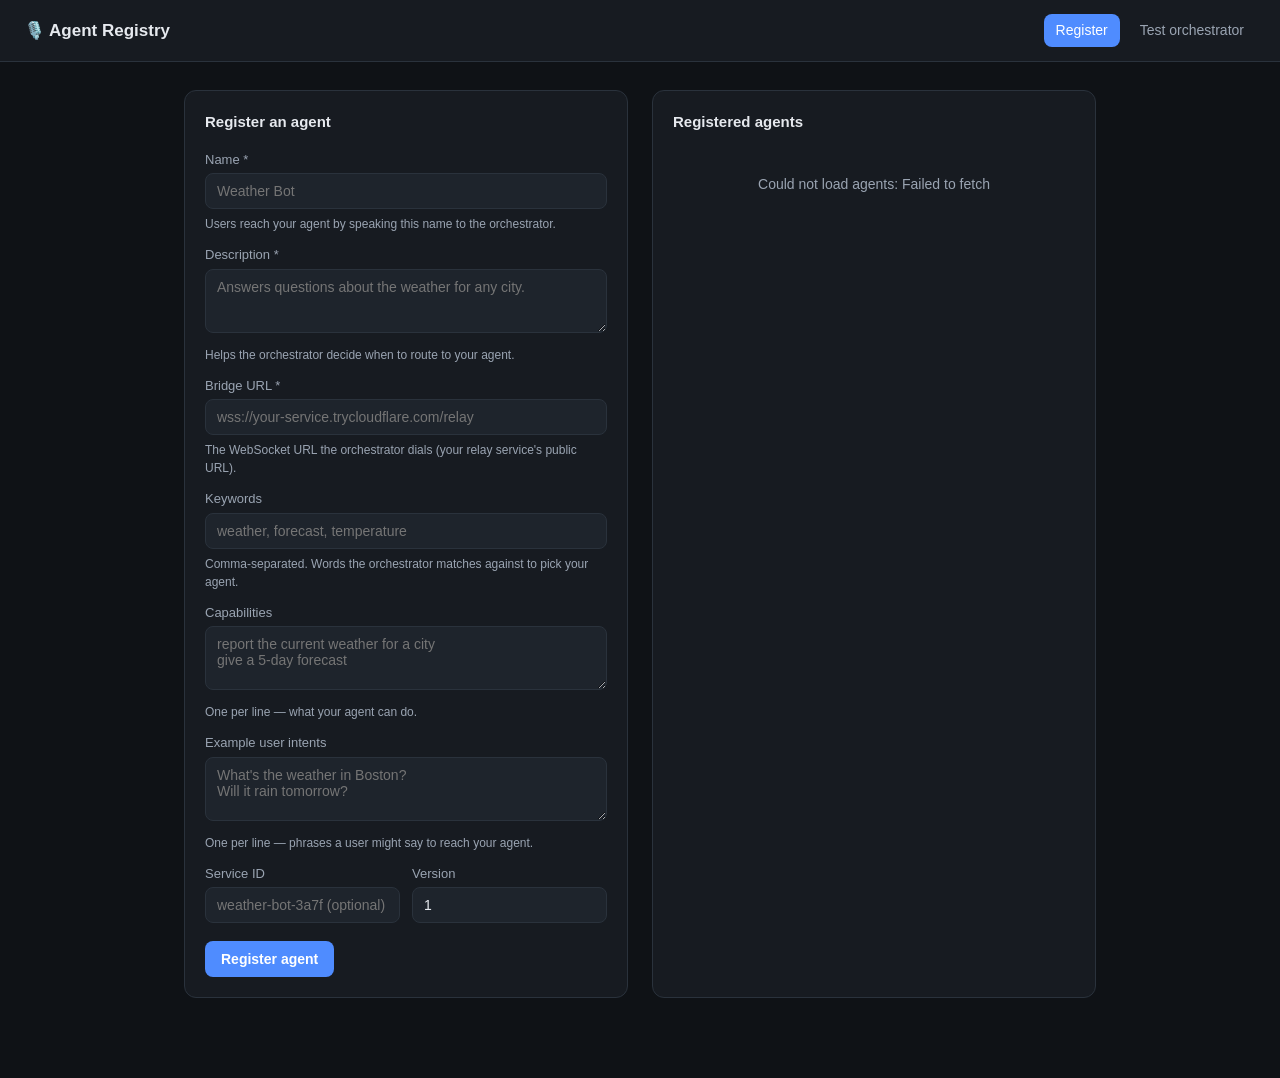
==== agent_directory/index.html @ 14f7e5c7 "Setup agent directory website" ====
<!doctype html>
<html lang="en">
<head>
  <meta charset="utf-8" />
  <meta name="viewport" content="width=device-width, initial-scale=1" />
  <title>Agent Registry</title>
  <link rel="stylesheet" href="style.css" />
</head>
<body>
  <header>
    <h1>🎙️ Agent Registry</h1>
    <nav>
      <a href="index.html" class="active">Register</a>
      <a href="test.html">Test orchestrator</a>
    </nav>
  </header>

  <main>
    <div class="grid">
      <!-- ===== Register / edit form ===== -->
      <section class="card">
        <h2 id="form-title">Register an agent</h2>
        <form id="agent-form" autocomplete="off">
          <input type="hidden" id="agent-id" />

          <label for="name">Name *</label>
          <input id="name" required placeholder="Weather Bot" />
          <div class="hint">Users reach your agent by speaking this name to the orchestrator.</div>

          <label for="description">Description *</label>
          <textarea id="description" placeholder="Answers questions about the weather for any city."></textarea>
          <div class="hint">Helps the orchestrator decide when to route to your agent.</div>

          <label for="url">Bridge URL *</label>
          <input id="url" required placeholder="wss://your-service.trycloudflare.com/relay" />
          <div class="hint">The WebSocket URL the orchestrator dials (your relay service's public URL).</div>

          <label for="keywords">Keywords</label>
          <input id="keywords" placeholder="weather, forecast, temperature" />
          <div class="hint">Comma-separated. Words the orchestrator matches against to pick your agent.</div>

          <label for="capabilities">Capabilities</label>
          <textarea id="capabilities" placeholder="report the current weather for a city&#10;give a 5-day forecast"></textarea>
          <div class="hint">One per line — what your agent can do.</div>

          <label for="user_intents">Example user intents</label>
          <textarea id="user_intents" placeholder="What's the weather in Boston?&#10;Will it rain tomorrow?"></textarea>
          <div class="hint">One per line — phrases a user might say to reach your agent.</div>

          <div class="row">
            <div>
              <label for="service_id">Service ID</label>
              <input id="service_id" placeholder="weather-bot-3a7f (optional)" />
            </div>
            <div>
              <label for="version">Version</label>
              <input id="version" value="1" />
            </div>
          </div>

          <div class="actions">
            <button type="submit" id="submit-btn">Register agent</button>
            <button type="button" class="secondary" id="reset-btn" style="display:none">Cancel edit</button>
          </div>
        </form>
      </section>

      <!-- ===== Registered agents list ===== -->
      <section class="card">
        <h2>Registered agents <span id="count" class="muted"></span></h2>
        <div id="list"><div class="empty">Loading…</div></div>
      </section>
    </div>
  </main>

  <div id="toast" class="toast"></div>

  <script>
    const $ = (id) => document.getElementById(id);
    const listEl = $("list");
    const countEl = $("count");

    // The site is deployable independently of the orchestrator, so decide
    // where the API lives: same-origin when the orchestrator itself serves us
    // (localhost dev or the Azure app), otherwise the deployed orchestrator.
    // Override anywhere with ?api=http://localhost:8000
    const ORCHESTRATOR = "https://websocket-ai-pin-fbbrhfawfkb7ecf3.westus2-01.azurewebsites.net";
    const API_BASE = (() => {
      const q = new URLSearchParams(location.search).get("api");
      if (q) return q.replace(/\/+$/, "");
      const h = location.hostname;
      if (h === "localhost" || h === "127.0.0.1") return "";
      if (ORCHESTRATOR.includes(h) && h) return "";
      return ORCHESTRATOR;
    })();

    function toast(msg, isErr) {
      const t = $("toast");
      t.textContent = msg;
      t.className = "toast show" + (isErr ? " err" : "");
      setTimeout(() => (t.className = "toast"), 2600);
    }

    function esc(s) {
      return String(s ?? "").replace(/[&<>"]/g, (c) =>
        ({ "&": "&amp;", "<": "&lt;", ">": "&gt;", '"': "&quot;" }[c]));
    }

    async function api(path, opts) {
      const res = await fetch(API_BASE + path, opts);
      let body = null;
      try { body = await res.json(); } catch (_) {}
      if (!res.ok) throw new Error((body && body.detail) || res.statusText);
      return body;
    }

    async function loadAgents() {
      try {
        const { agents } = await api("/api/agents");
        countEl.textContent = agents.length ? `(${agents.length})` : "";
        if (!agents.length) {
          listEl.innerHTML = '<div class="empty">No agents registered yet.</div>';
          return;
        }
        listEl.innerHTML = agents.map(renderAgent).join("");
      } catch (e) {
        listEl.innerHTML = `<div class="empty">Could not load agents: ${esc(e.message)}</div>`;
      }
    }

    function renderAgent(a) {
      const srcBadge = a.source === "self"
        ? '<span class="badge self">self-registered</span>'
        : '<span class="badge">web</span>';
      const inactive = a.active ? "" : '<span class="badge inactive">inactive</span>';
      return `
        <div class="agent">
          <div class="top">
            <span class="name">${esc(a.name)}</span>
            ${srcBadge}${inactive}
          </div>
          ${a.description ? `<div class="desc">${esc(a.description)}</div>` : ""}
          <div class="url">${esc(a.url)}</div>
          ${(a.keywords && a.keywords.length) ? `<div class="hint" style="margin-top:6px">🔑 ${a.keywords.map(esc).join(", ")}</div>` : ""}
          <div class="foot">
            ${a.service_id ? `<span class="hint">id: ${esc(a.service_id)} · v${esc(a.version)}</span>` : `<span class="hint">v${esc(a.version)}</span>`}
            <span class="spacer"></span>
            <button class="secondary" onclick='editAgent(${JSON.stringify(JSON.stringify(a))})'>Edit</button>
            <button class="danger" onclick="deleteAgent('${a.id}', '${esc(a.name)}')">Delete</button>
          </div>
        </div>`;
    }

    function fillForm(a) {
      $("agent-id").value = a.id || "";
      $("name").value = a.name || "";
      $("description").value = a.description || "";
      $("url").value = a.url || "";
      $("keywords").value = (a.keywords || []).join(", ");
      $("capabilities").value = (a.capabilities || []).join("\n");
      $("user_intents").value = (a.user_intents || []).join("\n");
      $("service_id").value = a.service_id || "";
      $("version").value = a.version || "1";
      const editing = !!a.id;
      $("form-title").textContent = editing ? "Edit agent" : "Register an agent";
      $("submit-btn").textContent = editing ? "Save changes" : "Register agent";
      $("reset-btn").style.display = editing ? "inline-block" : "none";
    }

    function resetForm() {
      fillForm({ version: "1" });
      window.scrollTo({ top: 0, behavior: "smooth" });
    }

    window.editAgent = (json) => { fillForm(JSON.parse(json)); window.scrollTo({ top: 0, behavior: "smooth" }); };

    window.deleteAgent = async (id, name) => {
      if (!confirm(`Delete agent "${name}"?`)) return;
      try {
        await api(`/api/agents/${id}`, { method: "DELETE" });
        toast("Agent deleted");
        loadAgents();
      } catch (e) { toast(e.message, true); }
    };

    $("reset-btn").addEventListener("click", resetForm);

    const splitLines = (s) => s.split("\n").map((x) => x.trim()).filter(Boolean);
    const splitCsv = (s) => s.split(",").map((x) => x.trim()).filter(Boolean);

    $("agent-form").addEventListener("submit", async (ev) => {
      ev.preventDefault();
      const payload = {
        name: $("name").value.trim(),
        description: $("description").value.trim(),
        url: $("url").value.trim(),
        keywords: splitCsv($("keywords").value),
        capabilities: splitLines($("capabilities").value),
        user_intents: splitLines($("user_intents").value),
        service_id: $("service_id").value.trim() || null,
        version: $("version").value.trim() || "1",
      };
      const id = $("agent-id").value;
      try {
        if (id) {
          await api(`/api/agents/${id}`, {
            method: "PUT", headers: { "Content-Type": "application/json" },
            body: JSON.stringify(payload),
          });
          toast("Agent updated");
        } else {
          await api("/api/agents", {
            method: "POST", headers: { "Content-Type": "application/json" },
            body: JSON.stringify(payload),
          });
          toast("Agent registered");
        }
        resetForm();
        loadAgents();
      } catch (e) { toast(e.message, true); }
    });

    loadAgents();
  </script>
</body>
</html>
---- agent_directory/style.css ----
:root {
  --bg: #0f1216;
  --panel: #171b21;
  --panel-2: #1e242c;
  --border: #2a323c;
  --text: #e6e9ee;
  --muted: #9aa4b2;
  --accent: #4f8cff;
  --accent-2: #3a6fd8;
  --good: #3ecf8e;
  --bad: #ff6b6b;
  --warn: #ffca57;
}

* { box-sizing: border-box; }

body {
  margin: 0;
  font-family: -apple-system, BlinkMacSystemFont, "Segoe UI", Roboto, Helvetica, Arial, sans-serif;
  background: var(--bg);
  color: var(--text);
  line-height: 1.5;
}

header {
  border-bottom: 1px solid var(--border);
  background: var(--panel);
  padding: 14px 24px;
  display: flex;
  align-items: center;
  gap: 20px;
}

header h1 { font-size: 17px; margin: 0; font-weight: 600; }

nav { margin-left: auto; display: flex; gap: 8px; }

nav a {
  color: var(--muted);
  text-decoration: none;
  padding: 6px 12px;
  border-radius: 8px;
  font-size: 14px;
}
nav a:hover { background: var(--panel-2); color: var(--text); }
nav a.active { background: var(--accent); color: #fff; }

main { max-width: 960px; margin: 0 auto; padding: 28px 24px 80px; }

.grid { display: grid; grid-template-columns: 1fr 1fr; gap: 24px; }
@media (max-width: 760px) { .grid { grid-template-columns: 1fr; } }

.card {
  background: var(--panel);
  border: 1px solid var(--border);
  border-radius: 12px;
  padding: 20px;
}

h2 { font-size: 15px; margin: 0 0 16px; font-weight: 600; }
h3 { font-size: 13px; margin: 0 0 6px; font-weight: 600; color: var(--muted); text-transform: uppercase; letter-spacing: .04em; }

label { display: block; font-size: 13px; color: var(--muted); margin: 12px 0 4px; }

input, textarea, select {
  width: 100%;
  background: var(--panel-2);
  border: 1px solid var(--border);
  border-radius: 8px;
  color: var(--text);
  padding: 9px 11px;
  font-size: 14px;
  font-family: inherit;
}
input:focus, textarea:focus { outline: none; border-color: var(--accent); }
textarea { resize: vertical; min-height: 64px; }

.row { display: flex; gap: 12px; }
.row > * { flex: 1; }

button {
  background: var(--accent);
  color: #fff;
  border: none;
  border-radius: 8px;
  padding: 10px 16px;
  font-size: 14px;
  font-weight: 600;
  cursor: pointer;
}
button:hover { background: var(--accent-2); }
button:disabled { opacity: .5; cursor: not-allowed; }
button.secondary { background: var(--panel-2); color: var(--text); border: 1px solid var(--border); }
button.secondary:hover { background: var(--border); }
button.danger { background: transparent; color: var(--bad); border: 1px solid var(--border); padding: 6px 10px; font-size: 13px; }
button.danger:hover { background: rgba(255,107,107,.1); }

.actions { display: flex; gap: 10px; margin-top: 18px; }

.agent {
  border: 1px solid var(--border);
  border-radius: 10px;
  padding: 14px;
  margin-bottom: 12px;
  background: var(--panel-2);
}
.agent .top { display: flex; align-items: baseline; gap: 8px; }
.agent .name { font-weight: 600; }
.agent .badge {
  font-size: 11px; padding: 2px 7px; border-radius: 999px;
  background: rgba(79,140,255,.15); color: var(--accent);
}
.agent .badge.self { background: rgba(62,207,142,.15); color: var(--good); }
.agent .badge.inactive { background: rgba(154,164,178,.15); color: var(--muted); }
.agent .desc { color: var(--muted); font-size: 13px; margin: 6px 0; }
.agent .url { font-family: ui-monospace, SFMono-Regular, Menlo, monospace; font-size: 12px; color: var(--text); word-break: break-all; }
.agent .foot { display: flex; gap: 8px; margin-top: 10px; align-items: center; }
.agent .foot .spacer { flex: 1; }

.empty { color: var(--muted); font-size: 14px; text-align: center; padding: 24px 0; }

.status { display: inline-flex; align-items: center; gap: 8px; font-size: 14px; }
.dot { width: 9px; height: 9px; border-radius: 50%; background: var(--muted); }
.dot.on { background: var(--good); box-shadow: 0 0 8px var(--good); }
.dot.err { background: var(--bad); }
.dot.connecting { background: var(--warn); }

.log {
  background: #0b0e12;
  border: 1px solid var(--border);
  border-radius: 8px;
  padding: 12px;
  font-family: ui-monospace, SFMono-Regular, Menlo, monospace;
  font-size: 12px;
  height: 220px;
  overflow-y: auto;
  white-space: pre-wrap;
  color: var(--muted);
}
.log .in { color: var(--good); }
.log .out { color: var(--accent); }
.log .warn { color: var(--warn); }
.log .err { color: var(--bad); }

.hint { font-size: 12px; color: var(--muted); margin-top: 6px; }
.toast {
  position: fixed; bottom: 20px; left: 50%; transform: translateX(-50%);
  background: var(--panel-2); border: 1px solid var(--border); color: var(--text);
  padding: 10px 18px; border-radius: 8px; font-size: 14px; opacity: 0;
  transition: opacity .2s; pointer-events: none;
}
.toast.show { opacity: 1; }
.toast.err { border-color: var(--bad); color: var(--bad); }
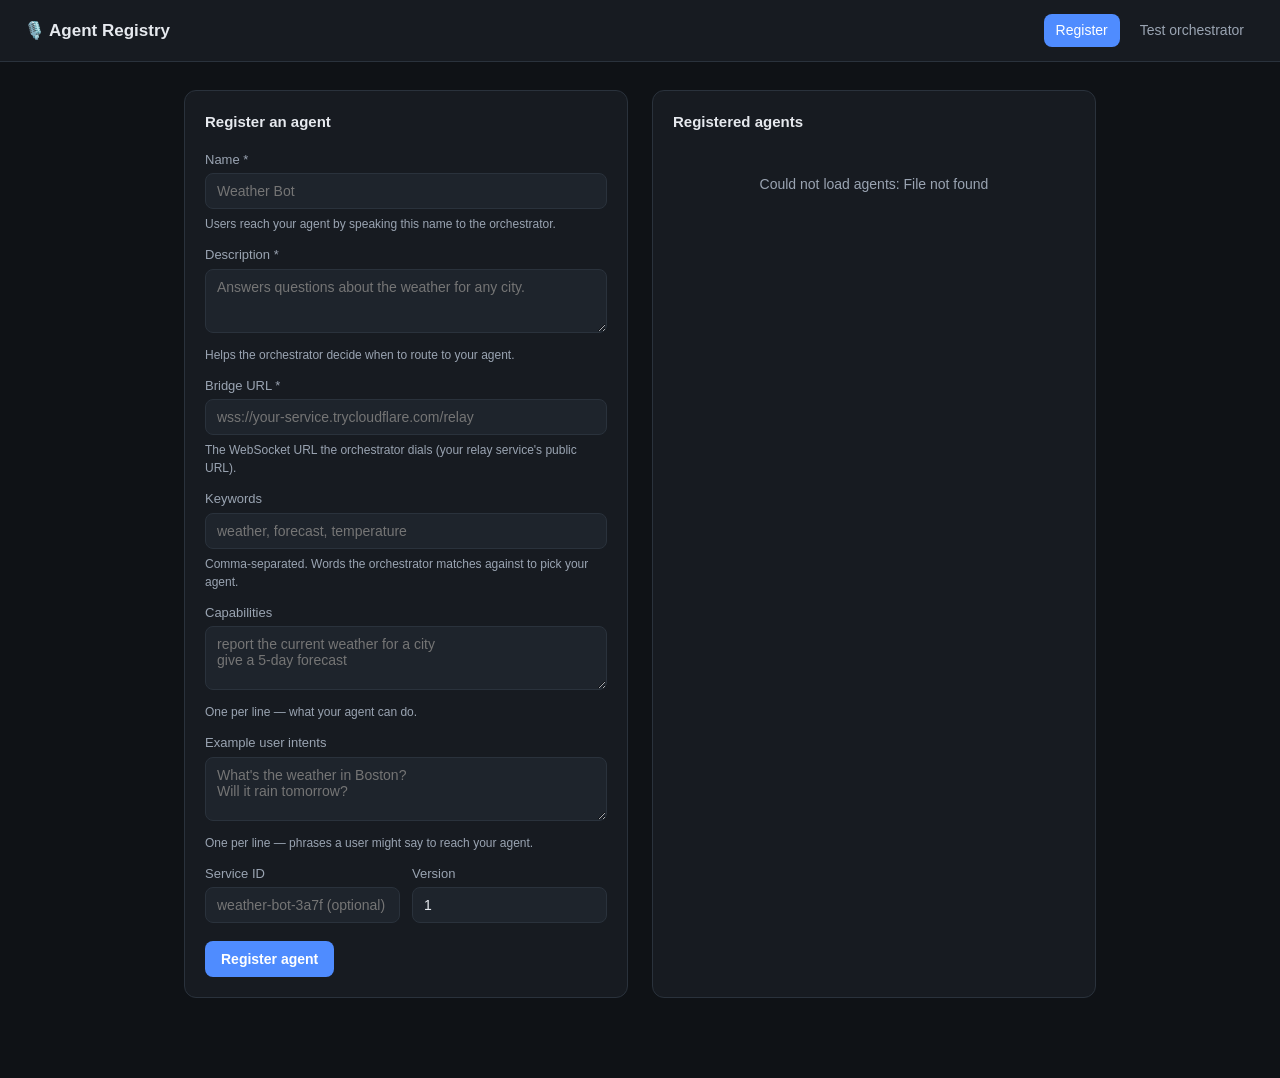
==== commit 0a9ac69f: "Oracle VM deployment: docker compose stack, Postgres job queue, MQTT worker Replace the Azure App Se" ====
--- a/agent_directory/index.html
+++ b/agent_directory/index.html
@@ -81,16 +81,15 @@
     const countEl = $("count");
 
     // The site is deployable independently of the orchestrator, so decide
-    // where the API lives: same-origin when the orchestrator itself serves us
-    // (localhost dev or the Azure app), otherwise the deployed orchestrator.
+    // where the API lives: same-origin whenever this page is served over
+    // http(s) (the orchestrator serves this directory at "/"), otherwise —
+    // file:// or static hosting — the deployed orchestrator.
     // Override anywhere with ?api=http://localhost:8000
-    const ORCHESTRATOR = "https://websocket-ai-pin-fbbrhfawfkb7ecf3.westus2-01.azurewebsites.net";
+    const ORCHESTRATOR = "https://146-235-229-232.sslip.io";
     const API_BASE = (() => {
       const q = new URLSearchParams(location.search).get("api");
       if (q) return q.replace(/\/+$/, "");
-      const h = location.hostname;
-      if (h === "localhost" || h === "127.0.0.1") return "";
-      if (ORCHESTRATOR.includes(h) && h) return "";
+      if (location.protocol === "http:" || location.protocol === "https:") return "";
       return ORCHESTRATOR;
     })();
 
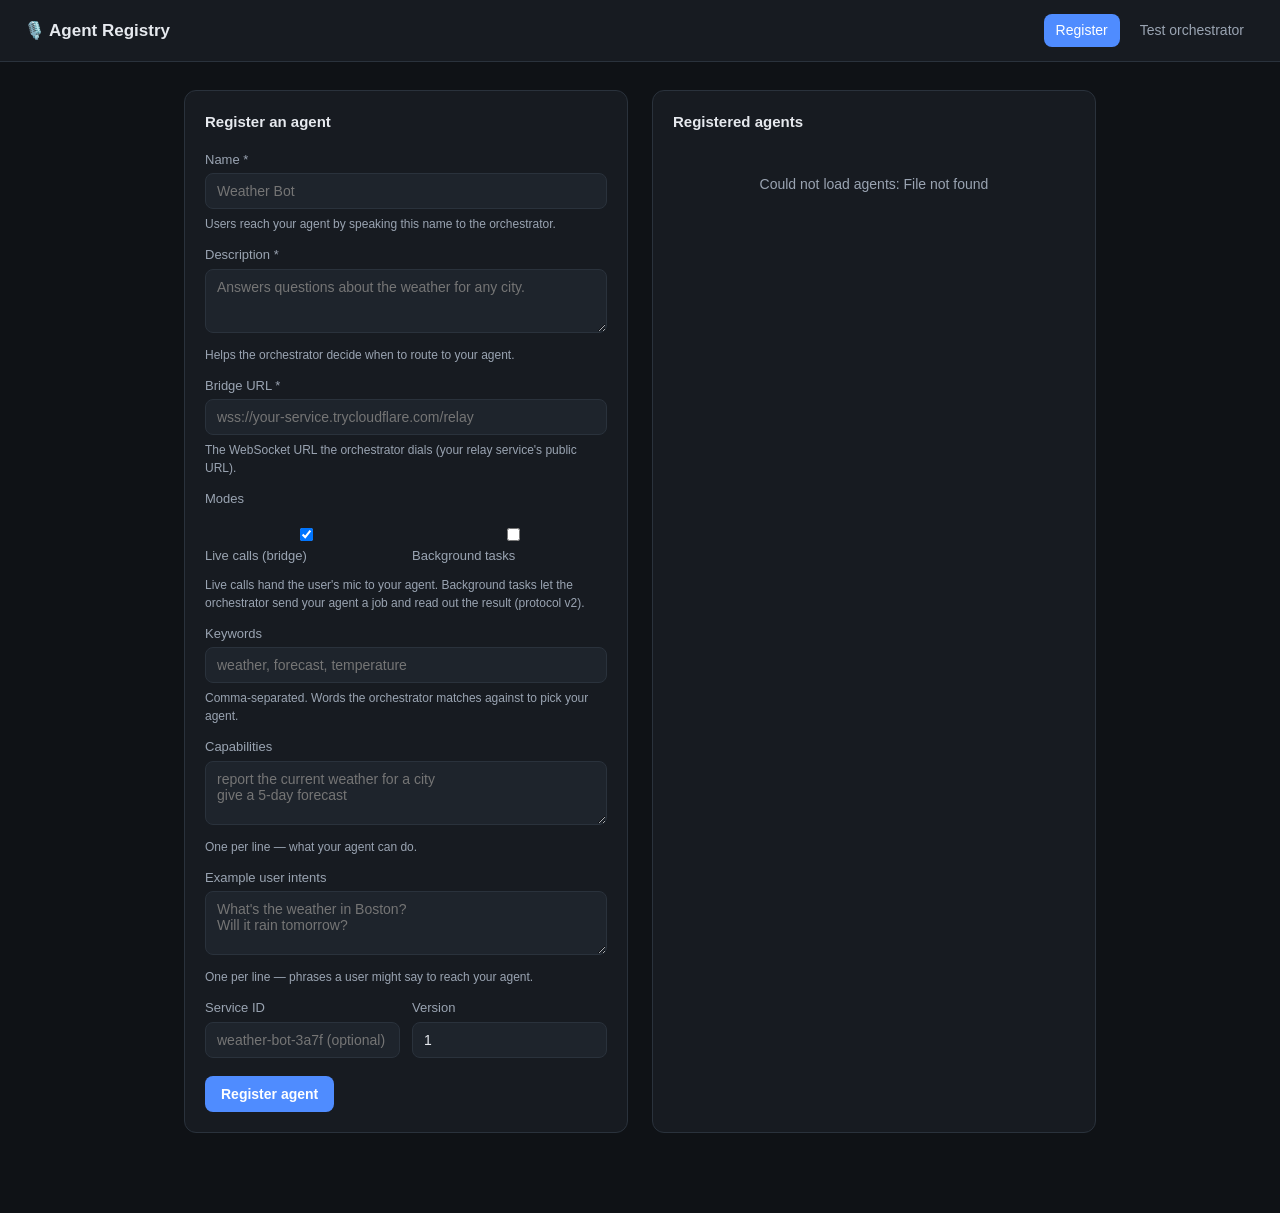
==== commit 1bed5a8f: "Orchestrator v2: scalable agent routing and background task dispatch Routing (app/agent_router.py) -" ====
--- a/agent_directory/index.html
+++ b/agent_directory/index.html
@@ -35,6 +35,13 @@
           <input id="url" required placeholder="wss://your-service.trycloudflare.com/relay" />
           <div class="hint">The WebSocket URL the orchestrator dials (your relay service's public URL).</div>
 
+          <label>Modes</label>
+          <div class="row">
+            <label style="font-weight:normal"><input type="checkbox" id="mode_bridge" checked /> Live calls (bridge)</label>
+            <label style="font-weight:normal"><input type="checkbox" id="mode_task" /> Background tasks</label>
+          </div>
+          <div class="hint">Live calls hand the user's mic to your agent. Background tasks let the orchestrator send your agent a job and read out the result (protocol v2).</div>
+
           <label for="keywords">Keywords</label>
           <input id="keywords" placeholder="weather, forecast, temperature" />
           <div class="hint">Comma-separated. Words the orchestrator matches against to pick your agent.</div>
@@ -82,8 +89,8 @@
 
     // The site is deployable independently of the orchestrator, so decide
     // where the API lives: same-origin whenever this page is served over
-    // http(s) (the orchestrator serves this directory at "/"), otherwise —
-    // file:// or static hosting — the deployed orchestrator.
+    // http(s) (the orchestrator serves this directory at "/", on any host),
+    // otherwise — file:// or static hosting — the deployed orchestrator.
     // Override anywhere with ?api=http://localhost:8000
     const ORCHESTRATOR = "https://146-235-229-232.sslip.io";
     const API_BASE = (() => {
@@ -132,11 +139,12 @@
         ? '<span class="badge self">self-registered</span>'
         : '<span class="badge">web</span>';
       const inactive = a.active ? "" : '<span class="badge inactive">inactive</span>';
+      const taskBadge = (a.modes || []).includes("task") ? '<span class="badge">tasks</span>' : "";
       return `
         <div class="agent">
           <div class="top">
             <span class="name">${esc(a.name)}</span>
-            ${srcBadge}${inactive}
+            ${srcBadge}${taskBadge}${inactive}
           </div>
           ${a.description ? `<div class="desc">${esc(a.description)}</div>` : ""}
           <div class="url">${esc(a.url)}</div>
@@ -160,6 +168,9 @@
       $("user_intents").value = (a.user_intents || []).join("\n");
       $("service_id").value = a.service_id || "";
       $("version").value = a.version || "1";
+      const modes = a.modes || ["bridge"];
+      $("mode_bridge").checked = modes.includes("bridge");
+      $("mode_task").checked = modes.includes("task");
       const editing = !!a.id;
       $("form-title").textContent = editing ? "Edit agent" : "Register an agent";
       $("submit-btn").textContent = editing ? "Save changes" : "Register agent";
@@ -198,7 +209,12 @@
         user_intents: splitLines($("user_intents").value),
         service_id: $("service_id").value.trim() || null,
         version: $("version").value.trim() || "1",
+        modes: [
+          ...($("mode_bridge").checked ? ["bridge"] : []),
+          ...($("mode_task").checked ? ["task"] : []),
+        ],
       };
+      if (!payload.modes.length) { toast("Pick at least one mode", true); return; }
       const id = $("agent-id").value;
       try {
         if (id) {
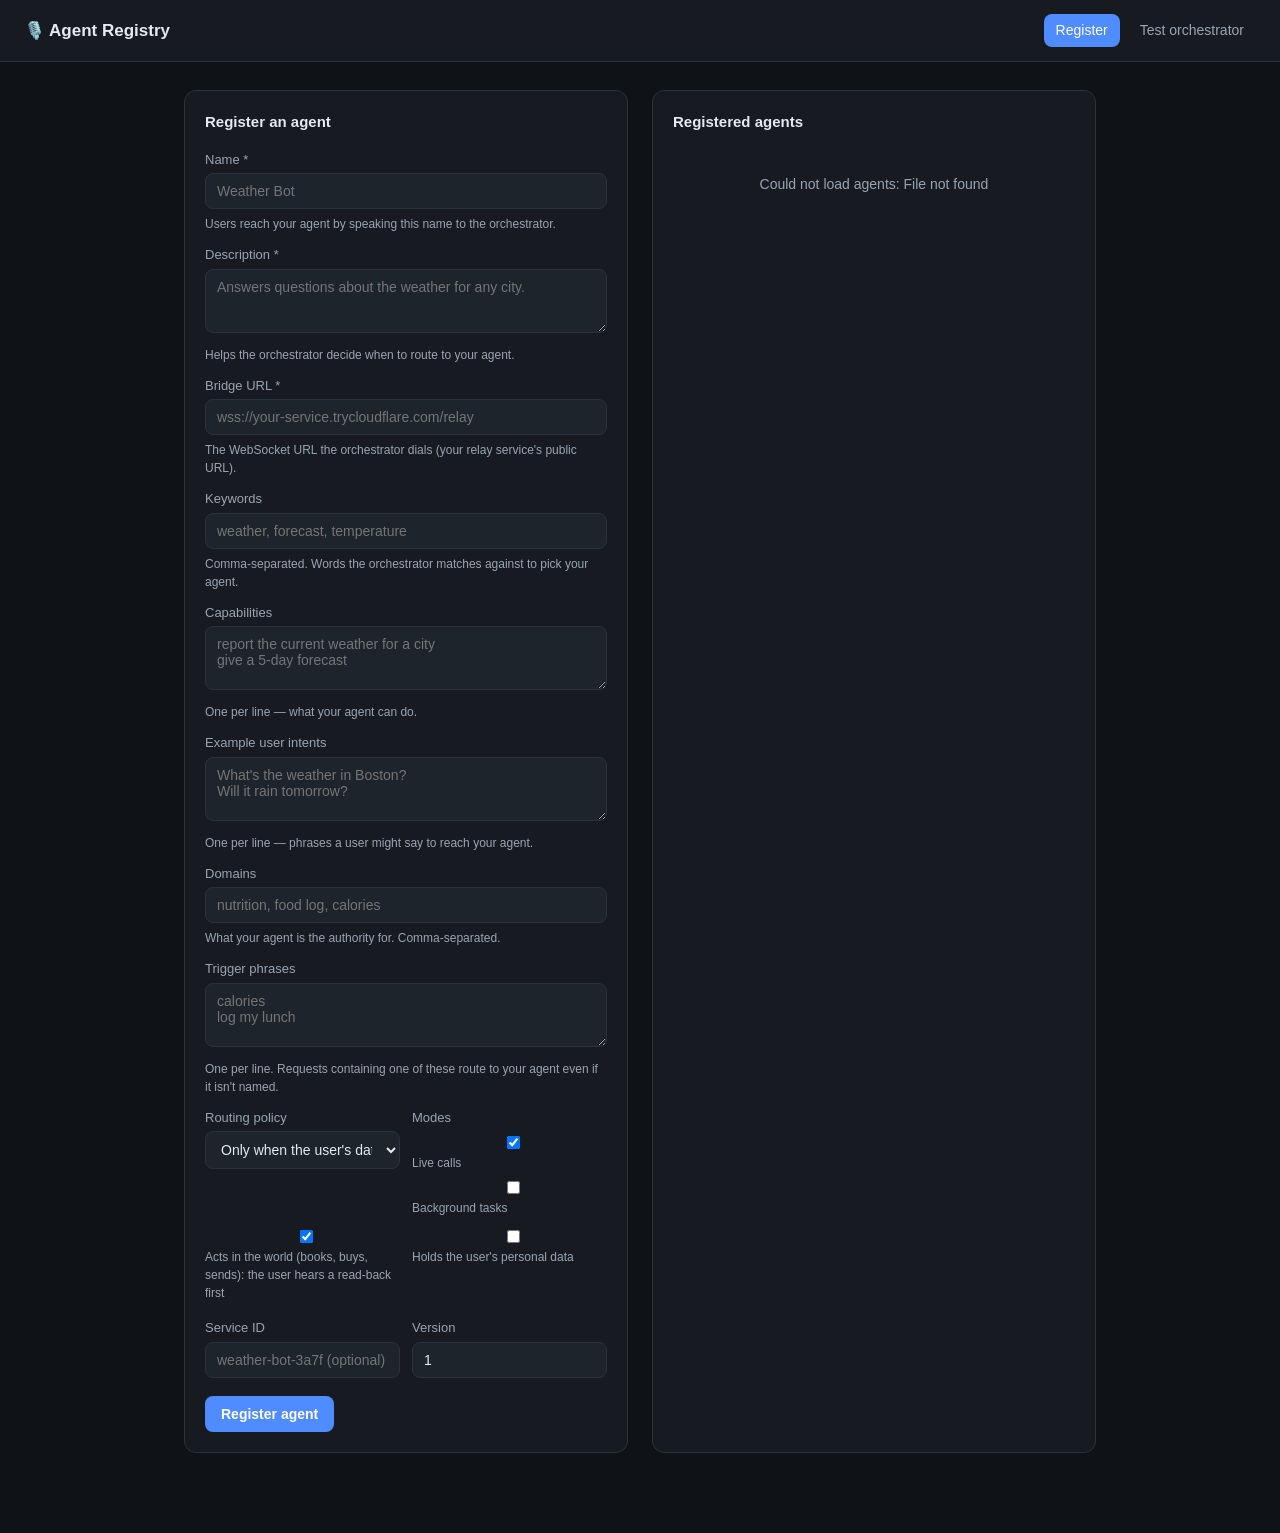
==== commit 8b91ba11: "orchestrator v2: routing, task dispatch (Protocol 2), Kairos task mode - Rename app/developer_ws to " ====
--- a/agent_directory/index.html
+++ b/agent_directory/index.html
@@ -35,13 +35,6 @@
           <input id="url" required placeholder="wss://your-service.trycloudflare.com/relay" />
           <div class="hint">The WebSocket URL the orchestrator dials (your relay service's public URL).</div>
 
-          <label>Modes</label>
-          <div class="row">
-            <label style="font-weight:normal"><input type="checkbox" id="mode_bridge" checked /> Live calls (bridge)</label>
-            <label style="font-weight:normal"><input type="checkbox" id="mode_task" /> Background tasks</label>
-          </div>
-          <div class="hint">Live calls hand the user's mic to your agent. Background tasks let the orchestrator send your agent a job and read out the result (protocol v2).</div>
-
           <label for="keywords">Keywords</label>
           <input id="keywords" placeholder="weather, forecast, temperature" />
           <div class="hint">Comma-separated. Words the orchestrator matches against to pick your agent.</div>
@@ -53,6 +46,37 @@
           <label for="user_intents">Example user intents</label>
           <textarea id="user_intents" placeholder="What's the weather in Boston?&#10;Will it rain tomorrow?"></textarea>
           <div class="hint">One per line — phrases a user might say to reach your agent.</div>
+
+          <label for="domains">Domains</label>
+          <input id="domains" placeholder="nutrition, food log, calories" />
+          <div class="hint">What your agent is the authority for. Comma-separated.</div>
+
+          <label for="intent_aliases">Trigger phrases</label>
+          <textarea id="intent_aliases" placeholder="calories&#10;log my lunch"></textarea>
+          <div class="hint">One per line. Requests containing one of these route to your agent even if it isn't named.</div>
+
+          <div class="row">
+            <div>
+              <label for="routing_policy">Routing policy</label>
+              <select id="routing_policy">
+                <option value="on_request">Only when the user's data or an action is needed</option>
+                <option value="owns_domain">Every request in its domains</option>
+              </select>
+            </div>
+            <div>
+              <label>Modes</label>
+              <label class="hint"><input type="checkbox" id="mode_bridge" checked /> Live calls</label>
+              <label class="hint"><input type="checkbox" id="mode_task" /> Background tasks</label>
+            </div>
+          </div>
+          <div class="row">
+            <div>
+              <label class="hint"><input type="checkbox" id="side_effects" checked /> Acts in the world (books, buys, sends): the user hears a read-back first</label>
+            </div>
+            <div>
+              <label class="hint"><input type="checkbox" id="user_data" /> Holds the user's personal data</label>
+            </div>
+          </div>
 
           <div class="row">
             <div>
@@ -139,16 +163,16 @@
         ? '<span class="badge self">self-registered</span>'
         : '<span class="badge">web</span>';
       const inactive = a.active ? "" : '<span class="badge inactive">inactive</span>';
-      const taskBadge = (a.modes || []).includes("task") ? '<span class="badge">tasks</span>' : "";
       return `
         <div class="agent">
           <div class="top">
             <span class="name">${esc(a.name)}</span>
-            ${srcBadge}${taskBadge}${inactive}
+            ${srcBadge}${inactive}
           </div>
           ${a.description ? `<div class="desc">${esc(a.description)}</div>` : ""}
           <div class="url">${esc(a.url)}</div>
           ${(a.keywords && a.keywords.length) ? `<div class="hint" style="margin-top:6px">🔑 ${a.keywords.map(esc).join(", ")}</div>` : ""}
+          <div class="hint" style="margin-top:6px">${(a.modes || ["bridge"]).map((m) => m === "task" ? "background tasks" : "live calls").join(" · ")}${a.side_effects === false ? " · read-only" : ""}</div>
           <div class="foot">
             ${a.service_id ? `<span class="hint">id: ${esc(a.service_id)} · v${esc(a.version)}</span>` : `<span class="hint">v${esc(a.version)}</span>`}
             <span class="spacer"></span>
@@ -168,9 +192,14 @@
       $("user_intents").value = (a.user_intents || []).join("\n");
       $("service_id").value = a.service_id || "";
       $("version").value = a.version || "1";
+      $("domains").value = (a.domains || []).join(", ");
+      $("intent_aliases").value = (a.intent_aliases || []).join("\n");
+      $("routing_policy").value = a.routing_policy || "on_request";
       const modes = a.modes || ["bridge"];
       $("mode_bridge").checked = modes.includes("bridge");
       $("mode_task").checked = modes.includes("task");
+      $("side_effects").checked = a.side_effects !== false;
+      $("user_data").checked = !!a.user_data;
       const editing = !!a.id;
       $("form-title").textContent = editing ? "Edit agent" : "Register an agent";
       $("submit-btn").textContent = editing ? "Save changes" : "Register agent";
@@ -209,12 +238,14 @@
         user_intents: splitLines($("user_intents").value),
         service_id: $("service_id").value.trim() || null,
         version: $("version").value.trim() || "1",
-        modes: [
-          ...($("mode_bridge").checked ? ["bridge"] : []),
-          ...($("mode_task").checked ? ["task"] : []),
-        ],
+        domains: splitCsv($("domains").value),
+        intent_aliases: splitLines($("intent_aliases").value),
+        routing_policy: $("routing_policy").value,
+        modes: [$("mode_bridge").checked && "bridge", $("mode_task").checked && "task"].filter(Boolean),
+        side_effects: $("side_effects").checked,
+        user_data: $("user_data").checked,
       };
-      if (!payload.modes.length) { toast("Pick at least one mode", true); return; }
+      if (payload.modes.includes("task")) payload.events = ["callback", "ws"];
       const id = $("agent-id").value;
       try {
         if (id) {
